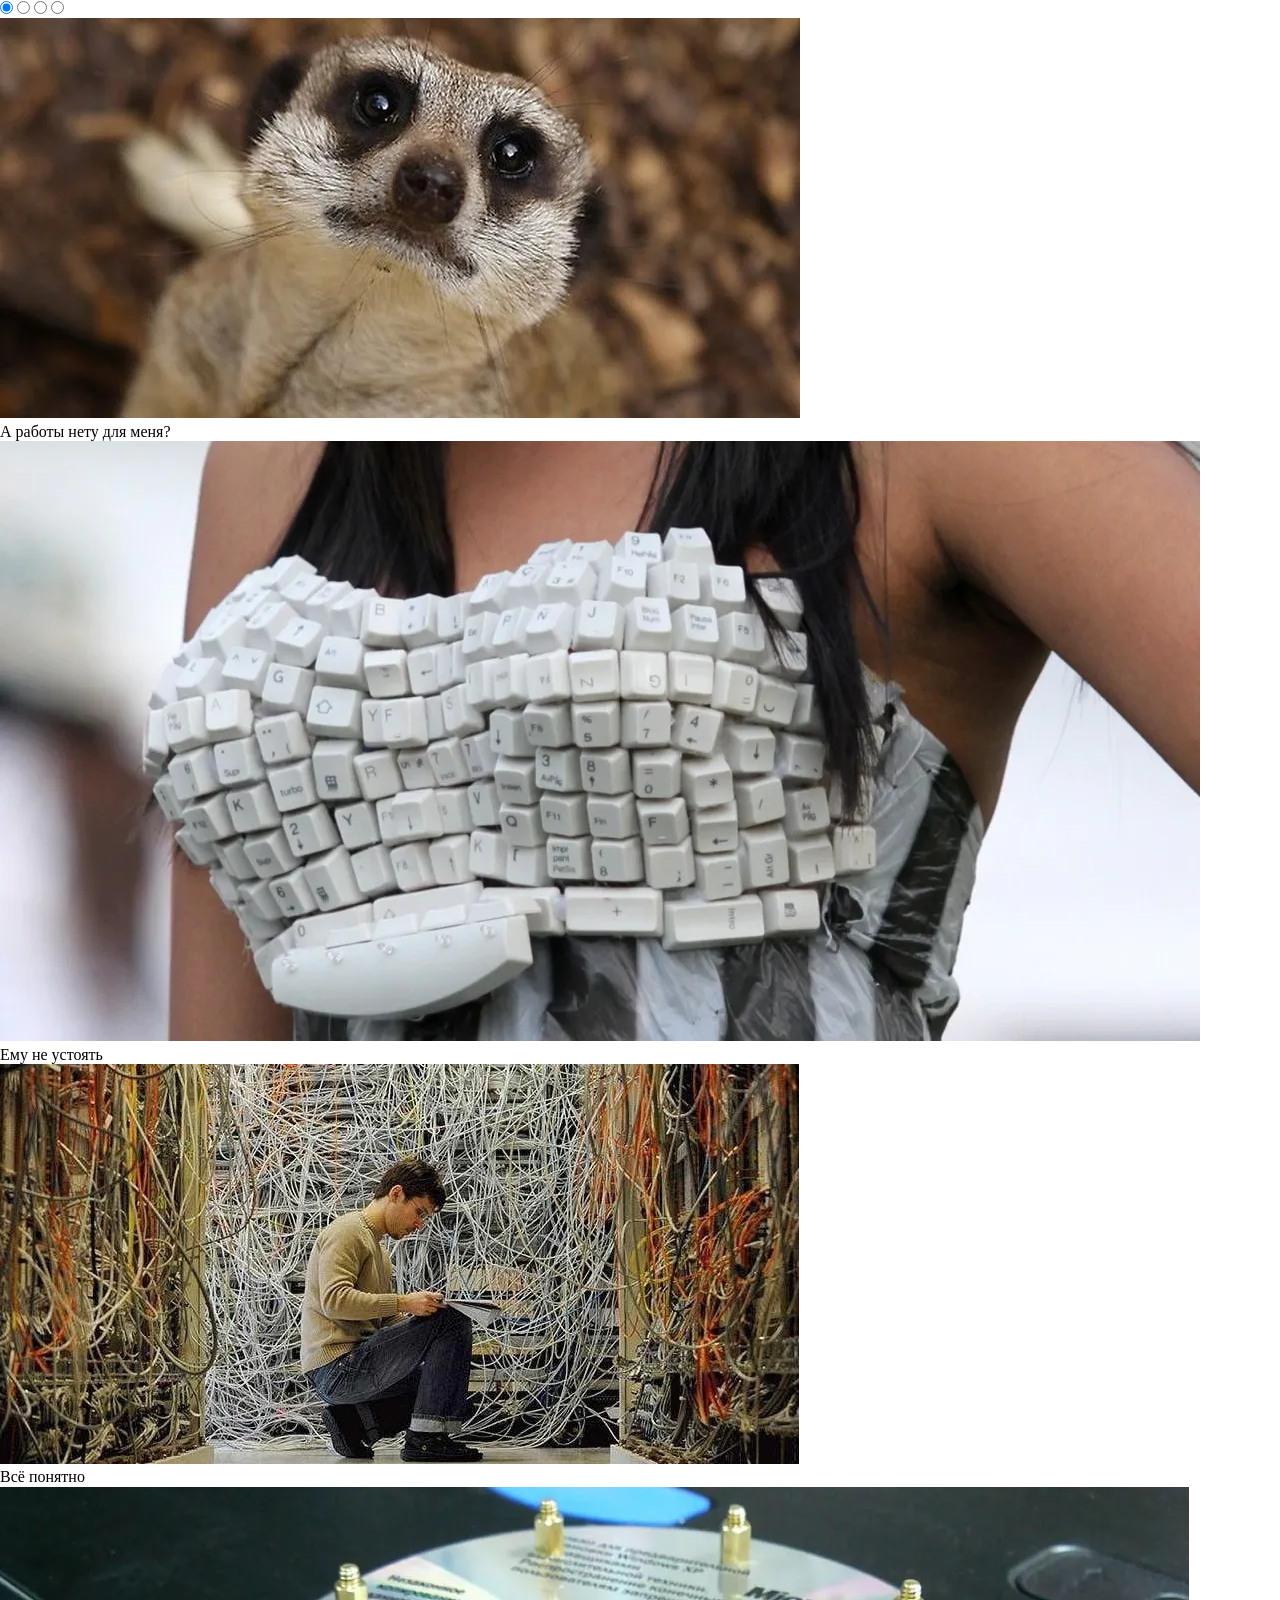
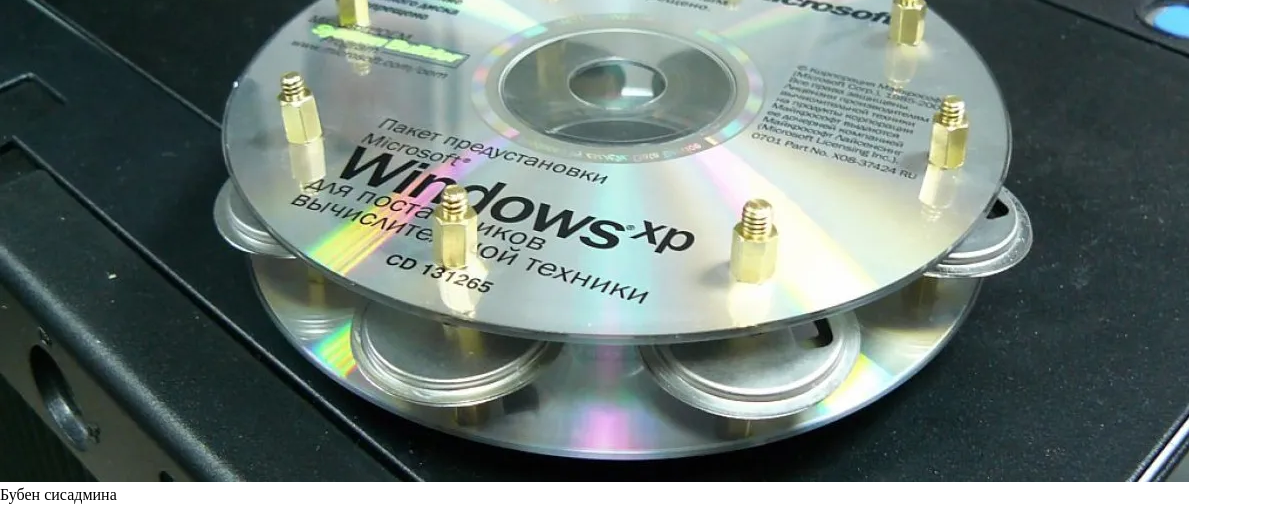
==== index.html @ 0d9a717a "feat: add html, font and images (Sunday, May 15, 2022 22:50:00 PM)" ====
<!DOCTYPE html>
<html lang="en">

<head>
    <meta charset="UTF-8">
    <meta http-equiv="X-UA-Compatible" content="IE=edge">
    <meta name="viewport" content="width=device-width, initial-scale=1.0">
    <title>cssMemSlider</title>
    <link rel="stylesheet" href="./normalize.css">
    <!-- <link rel="stylesheet" href="./style.css"> -->
    <!-- <link rel="icon" href="../../assets/icons/favicon.ico"> -->
</head>

<body>
    <div class="container">
        <div class="wrapper">
            <div class="slider">
                <input type="radio" name="dot" id="dot1" checked="checked">
                <input type="radio" name="dot" id="dot2">
                <input type="radio" name="dot" id="dot3">
                <input type="radio" name="dot" id="dot4">
                <div class="slides">

                    <div class="slide dot1 s1">
                        <img src="./assets/images/syslik.webp" alt="syslik" class="img">
                        <p class="text">А работы нету для меня?</p>
                    </div>
                    <div class="slide dot2">
                        <img src="./assets/images/klava.webp" alt="klava" class="img">
                        <p class="text">Ему не устоять</p>
                    </div>
                    <div class="slide dot3">
                        <img src="./assets/images/sisadmin.webp" alt="sisadmin" class="img">
                        <p class="text">Всё понятно</p>
                    </div>
                    <div class="slide dot4">
                        <img src="./assets/images/buben.webp" alt="buben" class="img">
                        <p class="text">Бубен сисадмина</p>
                    </div>
                </div>

                <div class="slider-box">
                    <div class="controls">
                        <label for="dot1" class="bar dot1"></label>
                        <label for="dot2" class="bar dot2"></label>
                        <label for="dot3" class="bar dot3"></label>
                        <label for="dot4" class="bar dot4"></label>
                    </div>
                </div>
            </div>
        </div>
    </div>
</body>

</html>
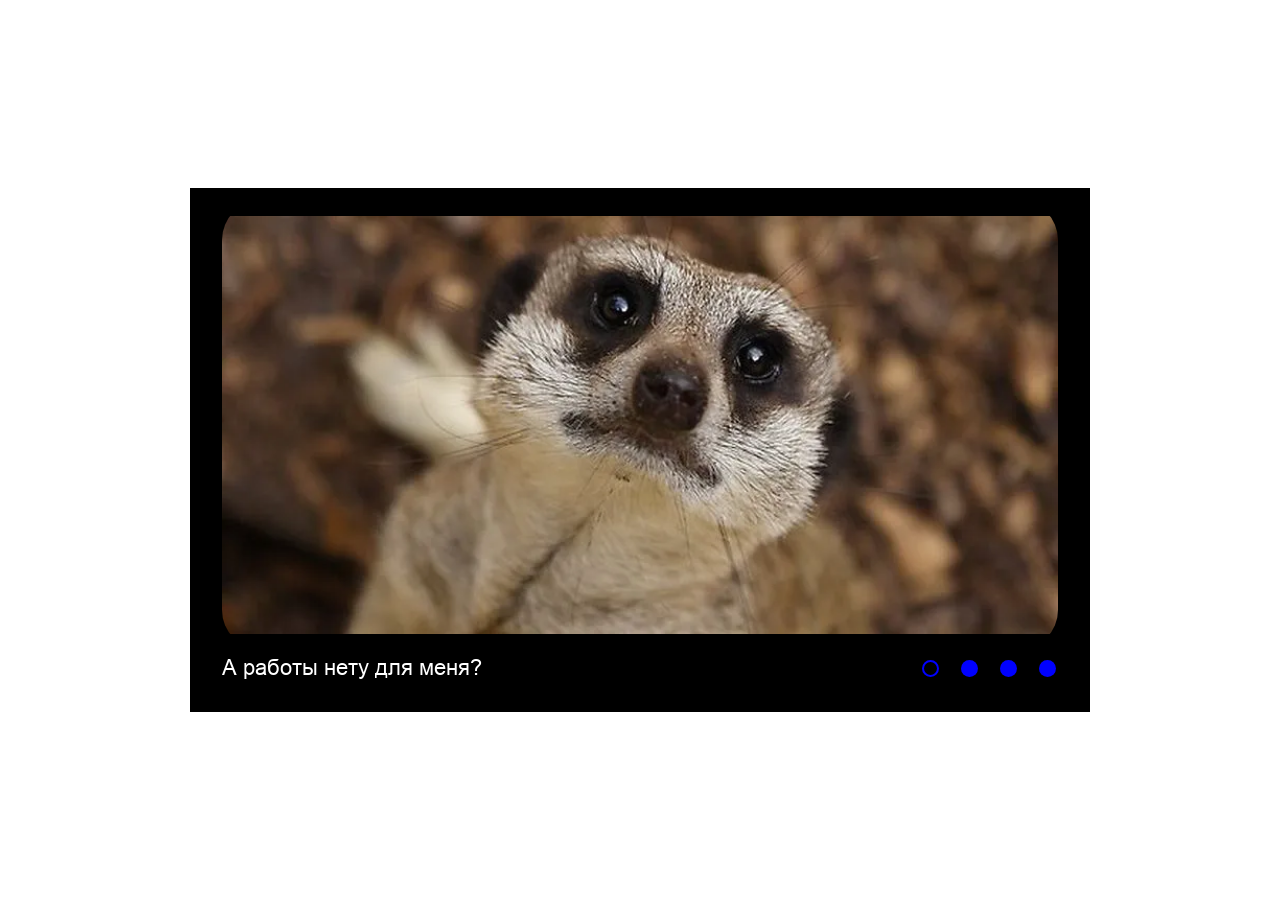
==== commit c527bd19: "feat: add animation (Monday, May 16, 2022 01:30:00 AM)" ====
--- a/index.html
+++ b/index.html
@@ -7,8 +7,8 @@
     <meta name="viewport" content="width=device-width, initial-scale=1.0">
     <title>cssMemSlider</title>
     <link rel="stylesheet" href="./normalize.css">
-    <!-- <link rel="stylesheet" href="./style.css"> -->
-    <!-- <link rel="icon" href="../../assets/icons/favicon.ico"> -->
+    <link rel="stylesheet" href="./style.css">
+    <link rel="icon" href="./assets/images/smile.ico">
 </head>
 
 <body>
@@ -19,23 +19,22 @@
                 <input type="radio" name="dot" id="dot2">
                 <input type="radio" name="dot" id="dot3">
                 <input type="radio" name="dot" id="dot4">
-                <div class="slides">
-
-                    <div class="slide dot1 s1">
+                <div class="photos">
+                    <div class="slide one">
                         <img src="./assets/images/syslik.webp" alt="syslik" class="img">
-                        <p class="text">А работы нету для меня?</p>
+                        <p class="text"><span>А работы нету для меня?</span></p>
                     </div>
-                    <div class="slide dot2">
+                    <div class="slide">
                         <img src="./assets/images/klava.webp" alt="klava" class="img">
-                        <p class="text">Ему не устоять</p>
+                        <p class="text"><span>Ему не устоять</span></p>
                     </div>
-                    <div class="slide dot3">
+                    <div class="slide">
                         <img src="./assets/images/sisadmin.webp" alt="sisadmin" class="img">
-                        <p class="text">Всё понятно</p>
+                        <p class="text"><span>Всё понятно</span></p>
                     </div>
-                    <div class="slide dot4">
+                    <div class="slide">
                         <img src="./assets/images/buben.webp" alt="buben" class="img">
-                        <p class="text">Бубен сисадмина</p>
+                        <p class="text"><span>Бубен сисадмина</span></p>
                     </div>
                 </div>
 
--- a/style.css
+++ b/style.css
@@ -0,0 +1,258 @@
+@font-face {
+  font-family: "Arial";
+  src: url("./assets/fonts/arial.ttf");
+}
+
+html {
+  scroll-behavior: smooth;
+  font-size: 10px;
+  font-family: "Arial", serif;
+  font-style: normal;
+  font-weight: 400;
+}
+/* ---------------------------------------- */
+
+body {
+  display: flex;
+  animation: change-background 10s infinite linear;
+}
+
+@keyframes change-background {
+  from {
+    background-color: rgb(100, 114, 139);
+  }
+  50% {
+    background-color: rgb(69, 75, 116);
+  }
+  to {
+    background-color: rgb(86, 86, 156);
+  }
+}
+
+.container {
+  display: flex;
+  flex-direction: column;
+  align-items: center;
+  justify-content: center;
+  margin-left: auto;
+  margin-right: auto;
+  width: 100%;
+  height: 100vh;
+  max-width: 90rem;
+}
+
+.wrapper {
+  display: flex;
+  flex-direction: column;
+  align-items: center;
+  justify-content: space-between;
+  padding-left: 2.5vw;
+  padding-right: 2.5vw;
+  padding-bottom: 2vw;
+  padding-top: 1vw;
+  background-color: black;
+}
+
+.slider {
+  max-width: 100%;
+  overflow: hidden;
+}
+
+.photos {
+  display: flex;
+  width: 400%;
+}
+
+.slide {
+  width: 25%;
+  transition: all 0.8s ease;
+}
+
+.img {
+  width: 100%;
+  height: 100%;
+  max-width: 100%;
+  max-height: 100%;
+  object-fit: contain;
+  border-radius: 4rem;
+  animation: zooming 18s infinite;
+}
+
+.slide:nth-child(1) .img {
+  animation-delay: 0s;
+}
+
+.slide:nth-child(2) .img {
+  animation-delay: 5s;
+}
+
+.slide:nth-child(3) .img {
+  animation-delay: 10s;
+}
+
+.slide:nth-child(4) .img {
+  animation-delay: 15s;
+}
+
+@keyframes zooming {
+  80% {
+    transform: scale(0.95);
+  }
+}
+
+.slide:nth-child(1) .text {
+  animation-delay: 0s;
+}
+
+.slide:nth-child(2) .text {
+  animation-delay: 5s;
+}
+
+.slide:nth-child(3) .text {
+  animation-delay: 10s;
+}
+
+.slide:nth-child(4) .text {
+  animation-delay: 15s;
+}
+
+.text {
+  display: flex;
+  font-size: 2.2rem;
+  margin-top: 0.3rem;
+  align-items: center;
+  cursor: pointer;
+  color: white;
+  animation: zoom 12s infinite;
+}
+
+@keyframes zoom {
+  from {
+    color: white;
+    text-shadow: 0 0 0.3rem red;
+  }
+  40% {
+    color: royalblue;
+    text-shadow: 0 0 3rem red;
+  }
+  60% {
+    /* transform: scale(0.95); */
+    color: rgb(6, 39, 136);
+    text-shadow: 0.5rem 0.5rem 1rem red;
+  }
+  80% {
+    color: rgb(13, 186, 230);
+    text-shadow: -0.1rem -0.1rem 0.1rem red;
+  }
+  to {
+    color: rgb(15, 139, 155);
+    text-shadow: 0 0 3rem red;
+  }
+}
+
+span:hover {
+  text-transform: uppercase;
+  /* transition: 0.3s; */
+  animation: up 0.2s;
+  color: rgb(240, 45, 197);
+}
+
+@keyframes up {
+  50% {
+    filter: blur(15rem);
+  }
+}
+
+input {
+  position: absolute;
+  visibility: hidden;
+}
+
+#dot1:checked ~ .photos .one {
+  margin-left: 0;
+}
+
+#dot2:checked ~ .photos .one {
+  margin-left: -25%;
+}
+
+#dot3:checked ~ .photos .one {
+  margin-left: -50%;
+}
+
+#dot4:checked ~ .photos .one {
+  margin-left: -75%;
+}
+
+.slider-box {
+  display: flex;
+  align-items: center;
+  margin-top: 1rem;
+  margin-bottom: 1rem;
+}
+
+.controls {
+  display: flex;
+  margin-left: auto;
+  /* cursor: pointer; */
+}
+
+.bar {
+  /* border: 2rem transparent; */
+  position: relative;
+  width: 1.7rem;
+  height: 1.7rem;
+  cursor: pointer;
+  border-radius: 50%;
+  margin-left: 2rem;
+  margin-right: 0.2rem;
+  background: blue;
+  transition: background 0.5s;
+}
+
+.bar:hover {
+  /* border: 2rem transparent; */
+  transform: scale(1.33);
+  border: 0.15rem solid white;
+  background: white;
+}
+
+.bar:active {
+  background: red;
+}
+
+#dot1:checked ~ .slider-box .controls .dot1 {
+  background: transparent;
+  border: 0.2rem solid blue;
+}
+
+#dot2:checked ~ .slider-box .controls .dot2 {
+  background: transparent;
+  border: 0.2rem solid blue;
+}
+
+#dot3:checked ~ .slider-box .controls .dot3 {
+  background: transparent;
+  border: 0.2rem solid blue;
+}
+
+#dot4:checked ~ .slider-box .controls .dot4 {
+  background: transparent;
+  border: 0.2rem solid blue;
+}
+
+#dot1:checked ~ .slider-box .controls .dot1:hover {
+  border: 0.2rem solid white;
+}
+
+#dot2:checked ~ .slider-box .controls .dot2:hover {
+  border: 0.2rem solid white;
+}
+
+#dot3:checked ~ .slider-box .controls .dot3:hover {
+  border: 0.2rem solid white;
+}
+
+#dot4:checked ~ .slider-box .controls .dot4:hover {
+  border: 0.2rem solid white;
+}
